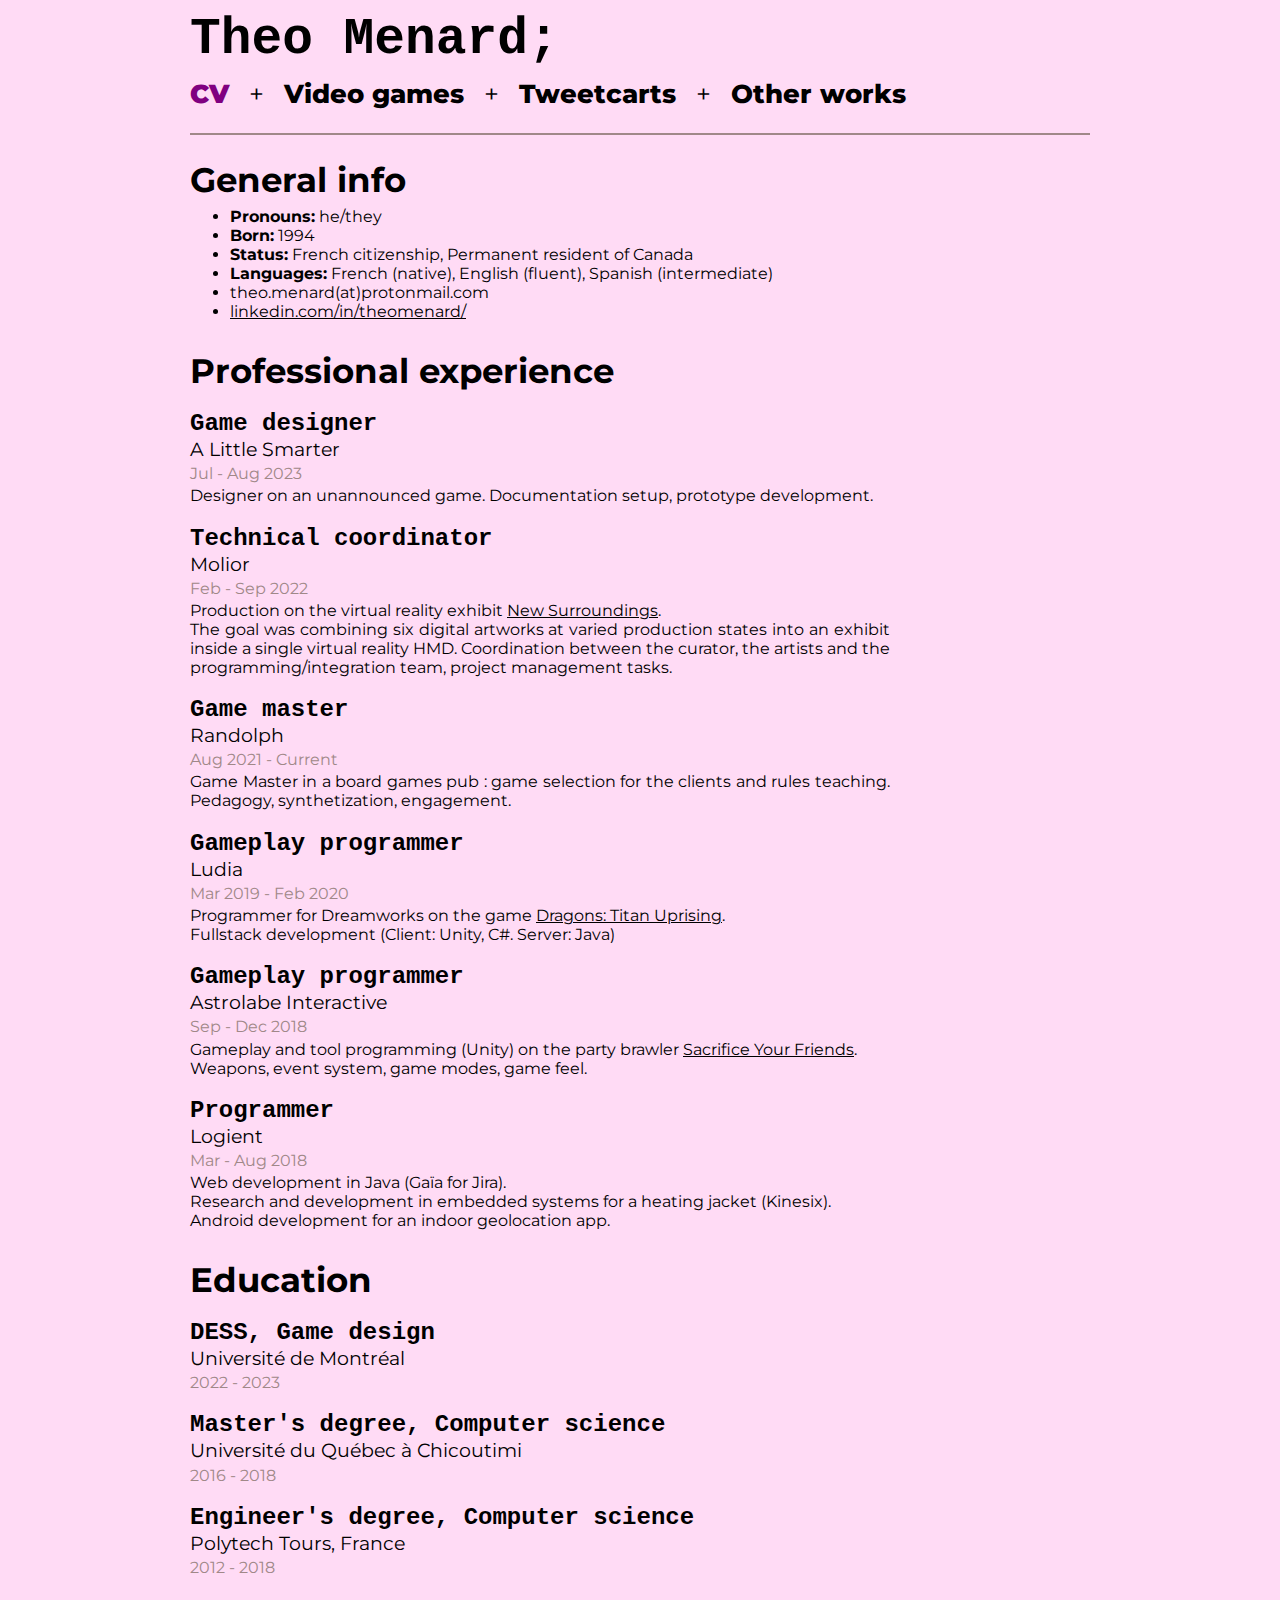
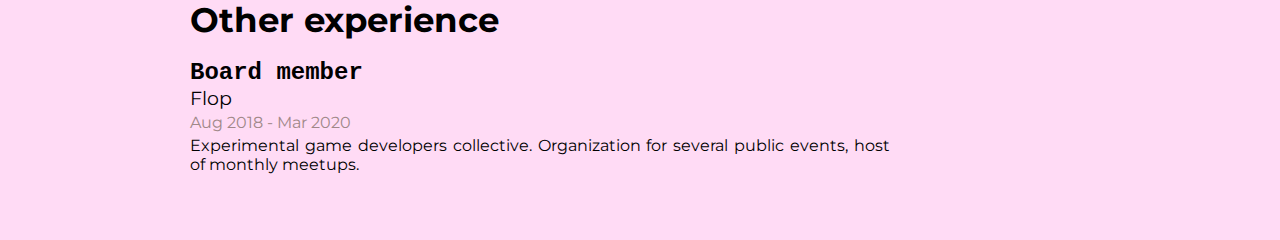
==== cv.html @ 49756ba8 "First version" ====
<!DOCTYPE html>
<html lang="en">
  <head>
    <meta charset="UTF-8">
    <meta name="Theo Menard" content="width=device-width, initial-scale=1.0">
    <title>Theo Menard</title>
    <link rel="stylesheet" href="./css/style.css">
    <link rel="icon" href="./favicon.ico" type="image/x-icon">
    <link href='http://fonts.googleapis.com/css?family=Montserrat:400,700' rel='stylesheet' type='text/css'>
  </head>
  <body>
    <nav>
      <a id="nav" href="./index.html"><h1>Theo Menard;</h1></a>
      <a id="nav" href="./cv.html"><b id="active-section">CV</b></a> &ensp;+&ensp; 
      <a id="nav" href="./videogames.html">Video games</a> &ensp;+&ensp; 
      <a id="nav" href="./tweetcart.html">Tweetcarts</a> &ensp;+&ensp; 
      <a id="nav" href="./other.html">Other works</a>
    </nav>
    <hr>
    <main>
      <h2>General info</h2>
    
      <ul>
      <li><b>Pronouns:</b> he/they</li>
      <li><b>Born:</b> 1994</li>
      <li><b>Status:</b> French citizenship, Permanent resident of Canada</li>
      <li><b>Languages:</b> French (native), English (fluent), Spanish (intermediate)</li>
      <li>theo.menard(at)protonmail.com</li>
      <li><a href="https://www.linkedin.com/in/theomenard/">linkedin.com/in/theomenard/</a></li>
      </ul>
      
      <br>

      <h2>Professional experience</h2>

      <h3>Game designer </h3>
      <h4>A Little Smarter</h4>
      <h5>Jul - Aug 2023</h5>
      <p>Designer on an unannounced game. Documentation setup, prototype development.</p>

      <h3>Technical coordinator</h3>
      <h4>Molior</h4>
      <h5>Feb - Sep 2022</h5>
      <p>Production on the virtual reality exhibit <a href="https://molior.ca/nouveaux-environnements/en/">New Surroundings</a>.
        The goal was combining six digital artworks at varied production states into an exhibit inside a single virtual reality HMD. Coordination between the curator, the artists and the programming/integration team, project management tasks.</p>

      <h3>Game master</h3>
      <h4>Randolph</h4>
      <h5>Aug 2021 - Current</h5>
      <p>Game Master in a board games pub : game selection for the clients and rules teaching. Pedagogy, synthetization, engagement.</p>

      <h3>Gameplay programmer</h3>
      <h4>Ludia</h4>
      <h5>Mar 2019 - Feb 2020</h5>
      <p>Programmer for Dreamworks on the game <a href="https://www.dragonstitanuprising.com/">Dragons: Titan Uprising</a>.
        Fullstack development (Client: Unity, C#. Server: Java)</p>

      <h3>Gameplay programmer</h3>
      <h4>Astrolabe Interactive</h4>
      <h5>Sep - Dec 2018</h5>
      <p>Gameplay and tool programming (Unity) on the party brawler <a href="https://store.steampowered.com/app/1050160/Sacrifice_Your_Friends/">Sacrifice Your Friends</a>.
        Weapons, event system, game modes, game feel.</p>

      <h3>Programmer</h3>
      <h4>Logient</h4>
      <h5>Mar - Aug 2018</h5>
      <p>Web development in Java (Gaïa for Jira).
        Research and development in embedded systems for a heating jacket (Kinesix).
        Android development for an indoor geolocation app.</p>

      <br>

      <h2>Education</h2>

      <h3>DESS, Game design</h3>
      <h4>Université de Montréal</h4>
      <h5>2022 - 2023</h5>

      <h3>Master's degree, Computer science</h3>
      <h4>Université du Québec à Chicoutimi</h4>
      <h5>2016 - 2018</h5>

      <h3>Engineer's degree, Computer science</h3>
      <h4>Polytech Tours, France</h4>
      <h5>2012 - 2018</h5>

      <br>

      <h2>Other experience</h2>

      <h3>Board member</h3>
      <h4>Flop</h4>
      <h5>Aug 2018 - Mar 2020</h5>
      <p>Experimental game developers collective. Organization for several public events, host of monthly meetups.</p>

      <br><br><br>

    </main>
	<script src="index.js"></script>
  </body>
</html>
---- css/style.css ----
body {
    font-family: Montserrat, Verdana, Arial, sans-serif;
    margin: auto;
    max-width: 900px;
    align-items: center;
    background-color: #FFDBF5;
}

p {
  max-width: 700px;
  text-align: justify;
  margin: 0.2em 0em 0.6em;
  white-space: pre-line;
}

ul {
  max-width: 700px;
  text-align: justify;
  margin: 0.2em 0em 0.6em;
}

td {
  padding: 2px 10px;
}

table {
  margin: 20px 0px;
}

nav {
  font-size: 1.6em;
}

#nav {
  text-decoration: none;
  font-weight: 800;
}

a {
  color: black;
}
a:hover{
  color: purple;
}

#active-section {
  color: purple;
}

h1 {
  font-family: 'Courier New', Courier, monospace;
  font-weight: bolder;
  font-size: 2em;
  margin: 0.2em 0em;
}

h2 {
  /*font-family: 'Courier New', Courier, monospace;*/
  font-weight: 700;
  font-size: 2.1em;
  margin: 0em 0em 0.2em;
}

h3 {
  font-family: 'Courier New', Courier, monospace;
  font-size: 1.5em;
  margin: 0.8em 0em 0em;
  padding: 0px;
}

h4 {
  font-size: 1.2em;
  font-weight: 400;
  margin: 0em 0em;
}

h5 {
  font-size: 1em;
  font-weight: 400;
  color: #a08888;
  margin: 0.2em 0em;
}

hr {
  margin: 1.5em 0px;
  border: 1px solid #a08888;
}

.container {
    width: 100%;
    padding-right: 15px;
    padding-left: 15px;
    margin-right: auto;
    margin-left: auto;
  }
  
  @media (min-width: 576px) {
    .container {
      max-width: 540px;
    }
  }
  
  @media (min-width: 768px) {
    .container {
      max-width: 720px;
    }
  }
  
  @media (min-width: 992px) {
    .container {
      max-width: 960px;
    }
  }
  
  @media (min-width: 1200px) {
    .container {
      max-width: 1140px;
    }
  }
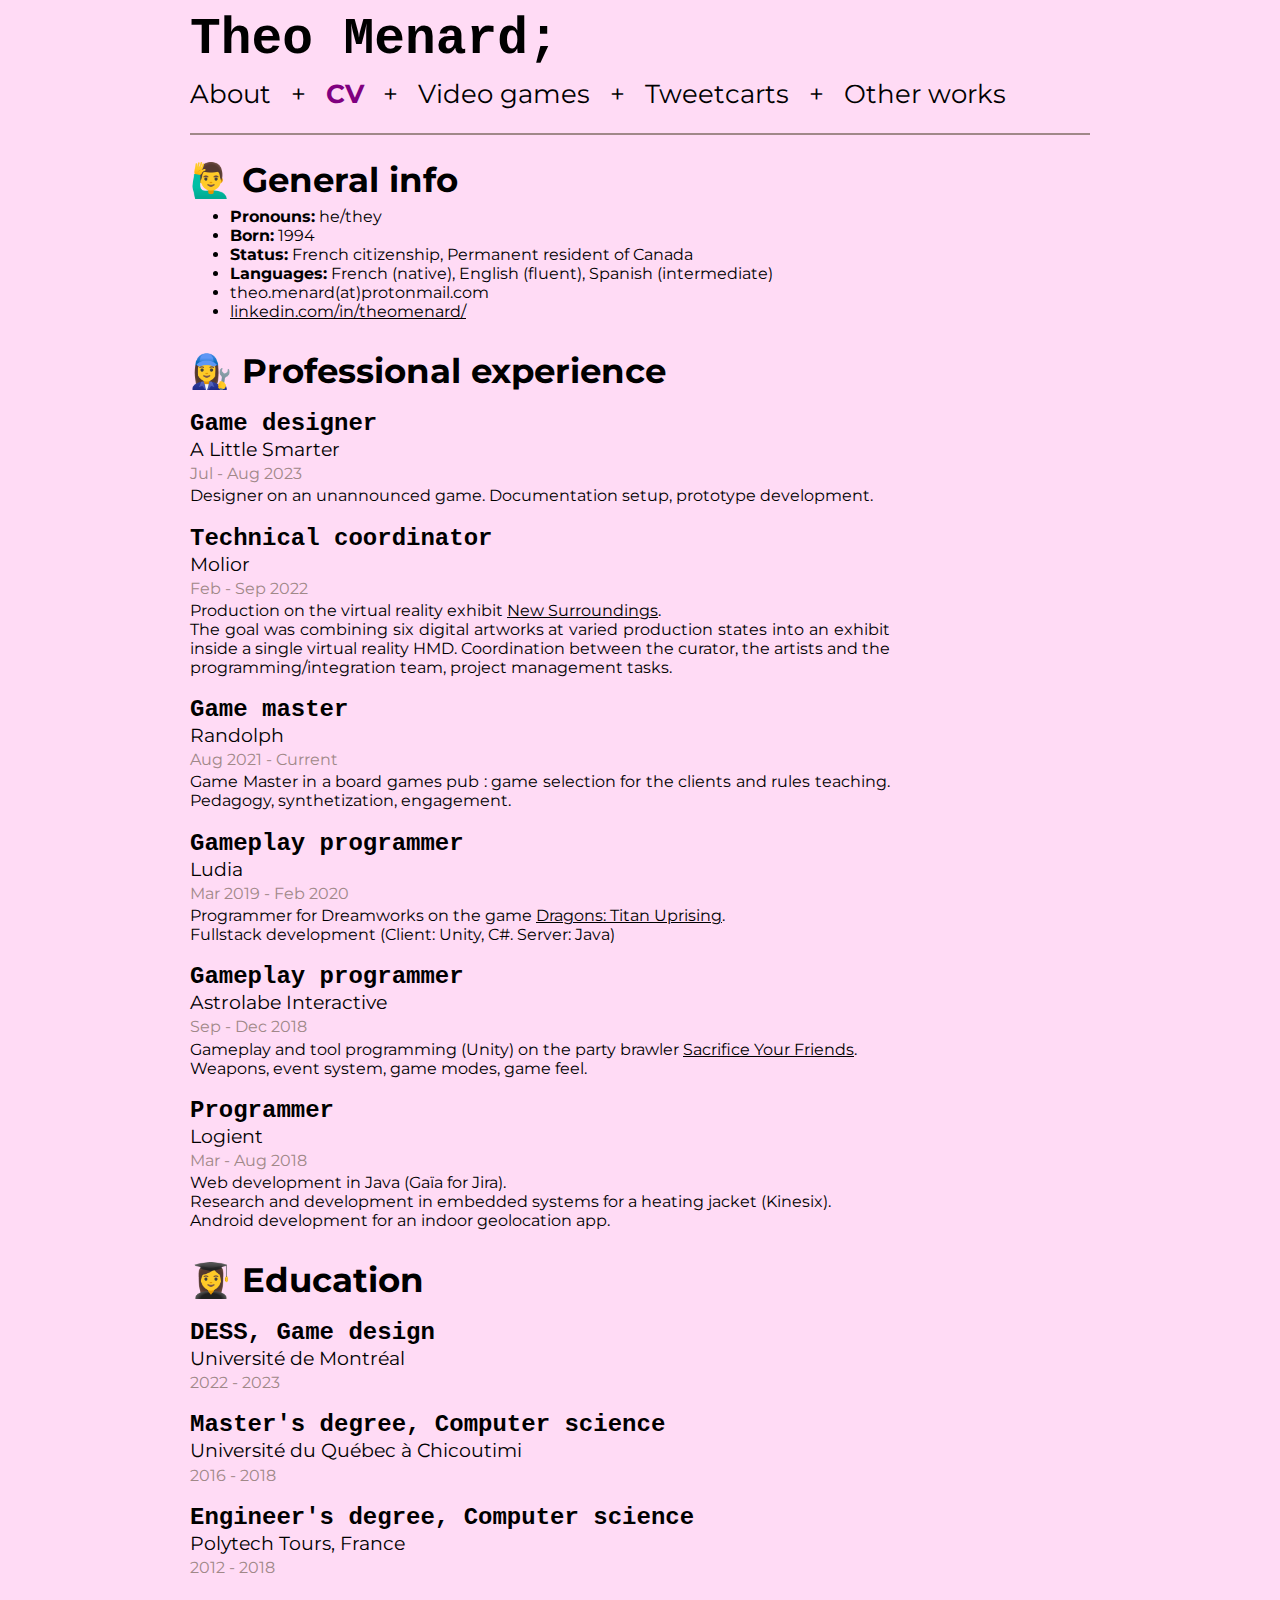
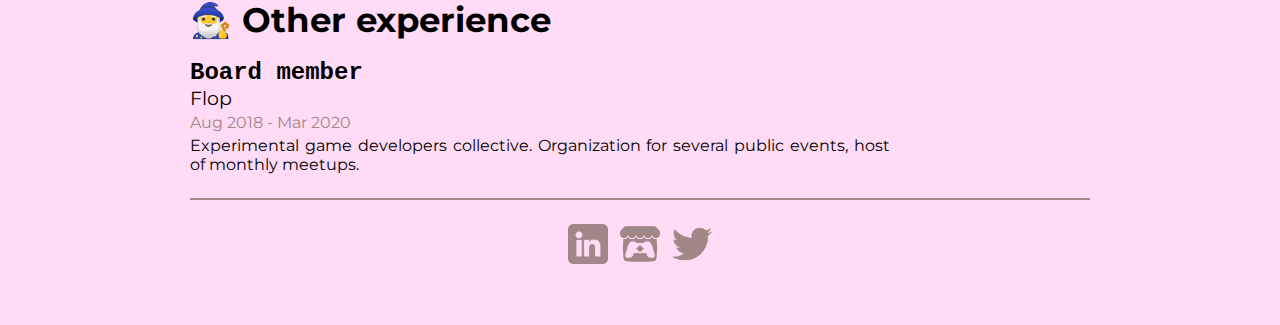
==== commit 1a96e34f: "Update" ====
--- a/cv.html
+++ b/cv.html
@@ -2,15 +2,15 @@
 <html lang="en">
   <head>
     <meta charset="UTF-8">
-    <meta name="Theo Menard" content="width=device-width, initial-scale=1.0">
-    <title>Theo Menard</title>
+    <meta name="Theo Menard - CV" content="width=device-width, initial-scale=1.0">
+    <meta description="Game developper and artist based in Montreal.">
+    <title>Theo Menard - CV</title>
     <link rel="stylesheet" href="./css/style.css">
-    <link rel="icon" href="./favicon.ico" type="image/x-icon">
-    <link href='http://fonts.googleapis.com/css?family=Montserrat:400,700' rel='stylesheet' type='text/css'>
   </head>
   <body>
     <nav>
-      <a id="nav" href="./index.html"><h1>Theo Menard;</h1></a>
+      <a id="nav" href="./"><h1>Theo Menard;</h1></a>
+      <a id="nav" href="./">About</a> &ensp;+&ensp; 
       <a id="nav" href="./cv.html"><b id="active-section">CV</b></a> &ensp;+&ensp; 
       <a id="nav" href="./videogames.html">Video games</a> &ensp;+&ensp; 
       <a id="nav" href="./tweetcart.html">Tweetcarts</a> &ensp;+&ensp; 
@@ -18,7 +18,7 @@
     </nav>
     <hr>
     <main>
-      <h2>General info</h2>
+      <h2>🙋‍♂️ General info</h2>
     
       <ul>
       <li><b>Pronouns:</b> he/they</li>
@@ -31,7 +31,7 @@
       
       <br>
 
-      <h2>Professional experience</h2>
+      <h2>👩‍🔧 Professional experience</h2>
 
       <h3>Game designer </h3>
       <h4>A Little Smarter</h4>
@@ -70,7 +70,7 @@
 
       <br>
 
-      <h2>Education</h2>
+      <h2>👩‍🎓 Education</h2>
 
       <h3>DESS, Game design</h3>
       <h4>Université de Montréal</h4>
@@ -86,16 +86,19 @@
 
       <br>
 
-      <h2>Other experience</h2>
+      <h2>🧙‍♂️ Other experience</h2>
 
       <h3>Board member</h3>
       <h4>Flop</h4>
       <h5>Aug 2018 - Mar 2020</h5>
       <p>Experimental game developers collective. Organization for several public events, host of monthly meetups.</p>
-
-      <br><br><br>
-
     </main>
-	<script src="index.js"></script>
+    <hr>
+    <div id="footer">
+      <a href ="https://www.linkedin.com/in/theomenard/"><img src="./images/logos/linkedin.png" width="40px"></a>&ensp;
+      <a href ="https://theom.itch.io/"><img src="./images/logos/itch.png" width="40px"></a>&ensp;
+      <a href ="https://twitter.com/Theoremnd"><img src="./images/logos/twitter.png" width="40px"></a>
+    </div>
+    <br><br><br>
   </body>
 </html>
--- a/css/style.css
+++ b/css/style.css
@@ -1,5 +1,7 @@
+@import url('https://fonts.googleapis.com/css?family=Montserrat:400,700');
+
 body {
-    font-family: Montserrat, Verdana, Arial, sans-serif;
+    font-family: 'Montserrat', Verdana, Arial, sans-serif;
     margin: auto;
     max-width: 900px;
     align-items: center;
@@ -29,11 +31,16 @@
 
 nav {
   font-size: 1.6em;
+  grid-auto-flow: column;
 }
 
 #nav {
   text-decoration: none;
-  font-weight: 800;
+  font-weight: 400;
+}
+
+#footer {
+  text-align: center;
 }
 
 a {
@@ -41,10 +48,12 @@
 }
 a:hover{
   color: purple;
+  font-weight: 700;
 }
 
 #active-section {
   color: purple;
+  letter-spacing: -0.5px;
 }
 
 h1 {
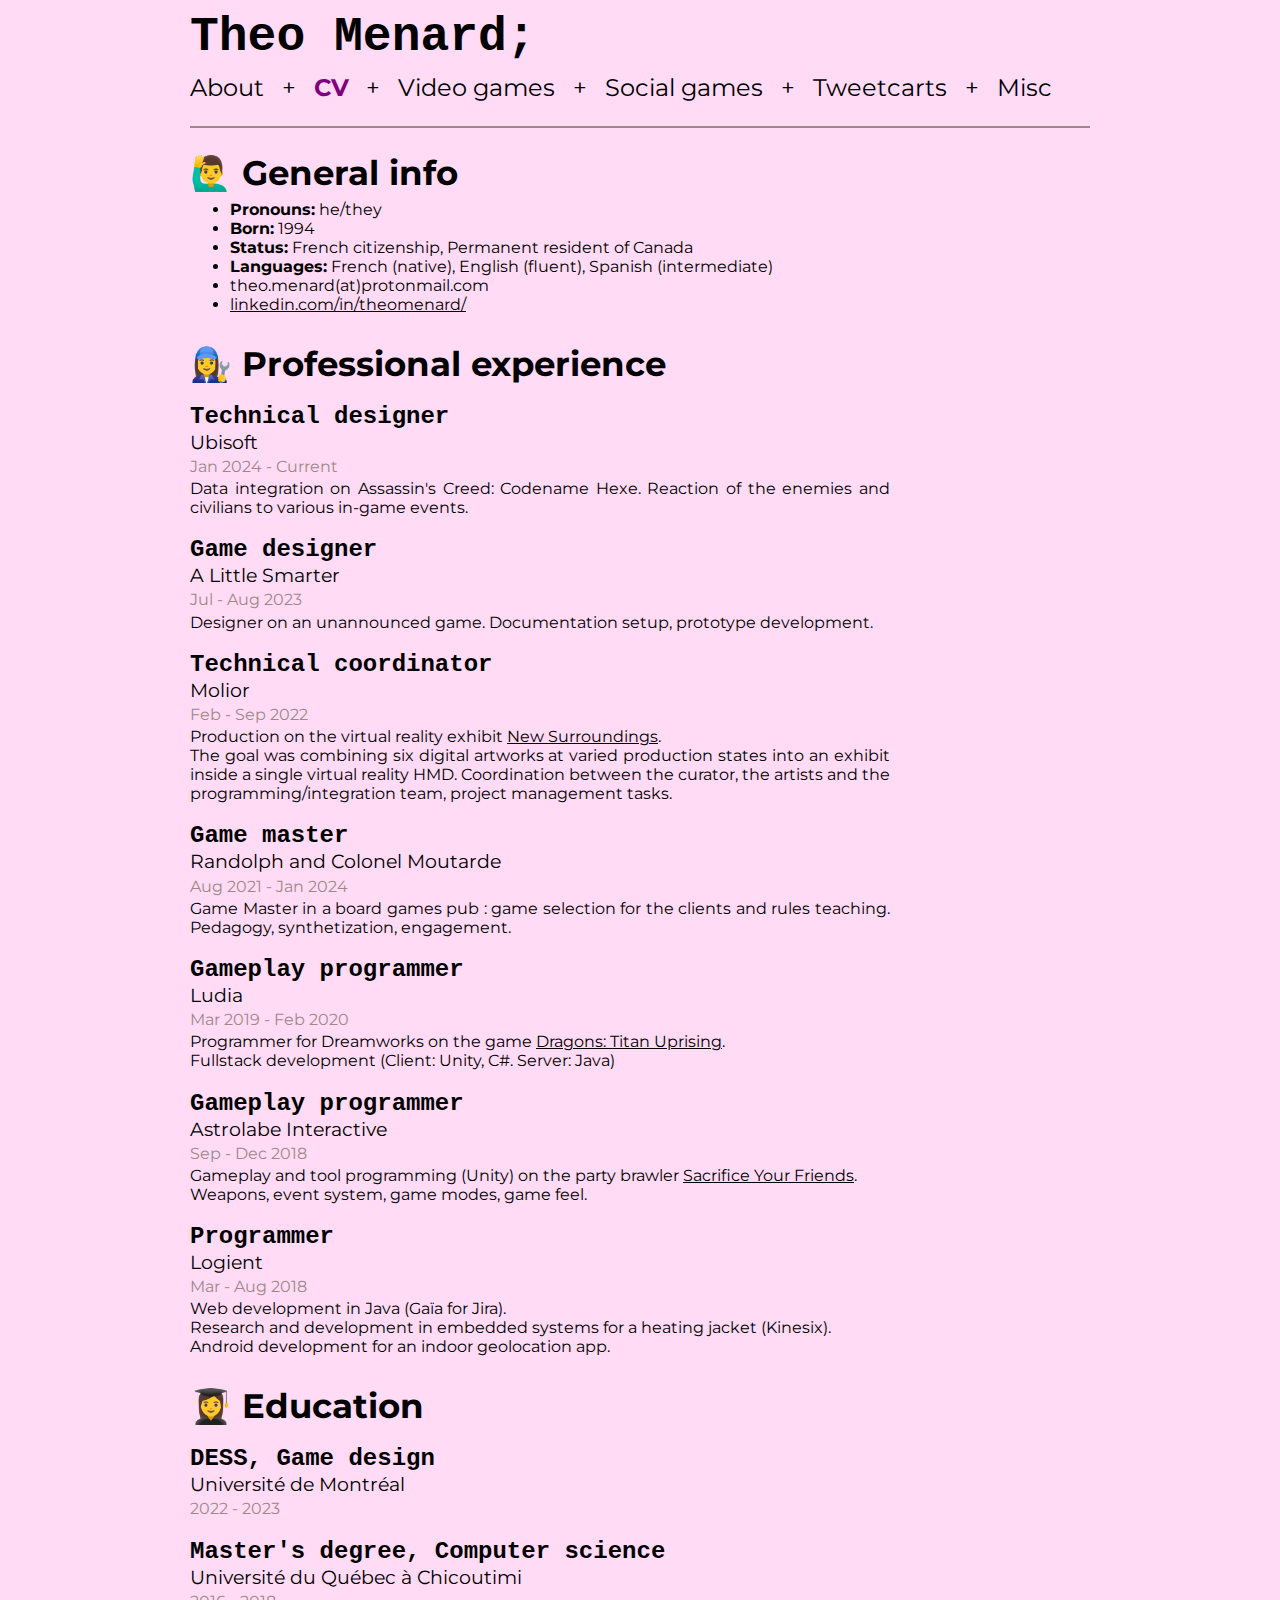
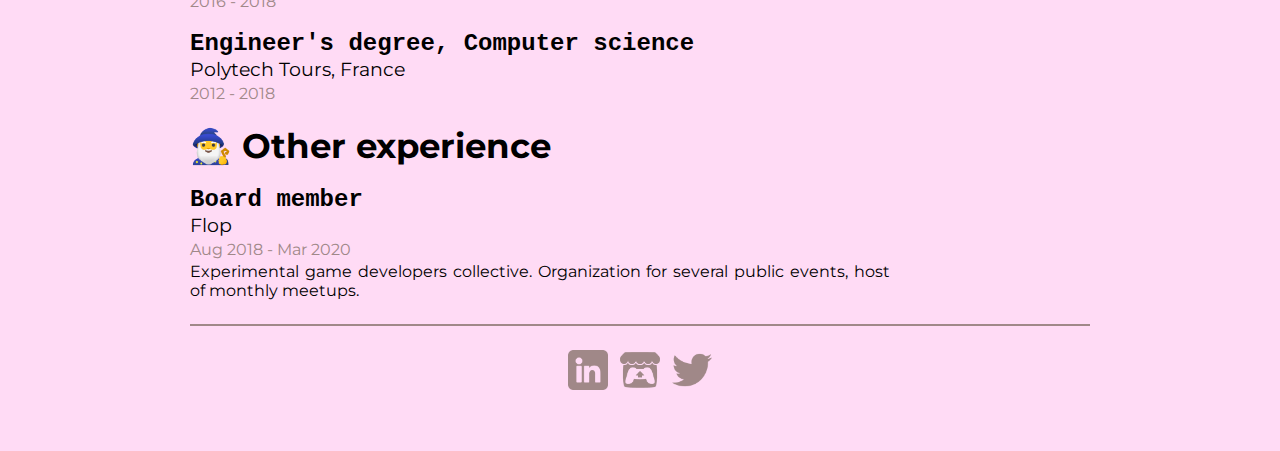
==== commit 94457828: "April 24 update" ====
--- a/cv.html
+++ b/cv.html
@@ -13,8 +13,9 @@
       <a id="nav" href="./">About</a> &ensp;+&ensp; 
       <a id="nav" href="./cv.html"><b id="active-section">CV</b></a> &ensp;+&ensp; 
       <a id="nav" href="./videogames.html">Video games</a> &ensp;+&ensp; 
+      <a id="nav" href="./socialgames.html">Social games</a> &ensp;+&ensp; 
       <a id="nav" href="./tweetcart.html">Tweetcarts</a> &ensp;+&ensp; 
-      <a id="nav" href="./other.html">Other works</a>
+      <a id="nav" href="./other.html">Misc</a>
     </nav>
     <hr>
     <main>
@@ -33,7 +34,12 @@
 
       <h2>👩‍🔧 Professional experience</h2>
 
-      <h3>Game designer </h3>
+      <h3>Technical designer</h3>
+      <h4>Ubisoft</h4>
+      <h5>Jan 2024 - Current</h5>
+      <p>Data integration on Assassin's Creed: Codename Hexe. Reaction of the enemies and civilians to various in-game events.</p>
+
+      <h3>Game designer</h3>
       <h4>A Little Smarter</h4>
       <h5>Jul - Aug 2023</h5>
       <p>Designer on an unannounced game. Documentation setup, prototype development.</p>
@@ -45,8 +51,8 @@
         The goal was combining six digital artworks at varied production states into an exhibit inside a single virtual reality HMD. Coordination between the curator, the artists and the programming/integration team, project management tasks.</p>
 
       <h3>Game master</h3>
-      <h4>Randolph</h4>
-      <h5>Aug 2021 - Current</h5>
+      <h4>Randolph and Colonel Moutarde</h4>
+      <h5>Aug 2021 - Jan 2024</h5>
       <p>Game Master in a board games pub : game selection for the clients and rules teaching. Pedagogy, synthetization, engagement.</p>
 
       <h3>Gameplay programmer</h3>
--- a/css/style.css
+++ b/css/style.css
@@ -30,7 +30,7 @@
 }
 
 nav {
-  font-size: 1.6em;
+  font-size: 1.5em;
   grid-auto-flow: column;
 }
 
